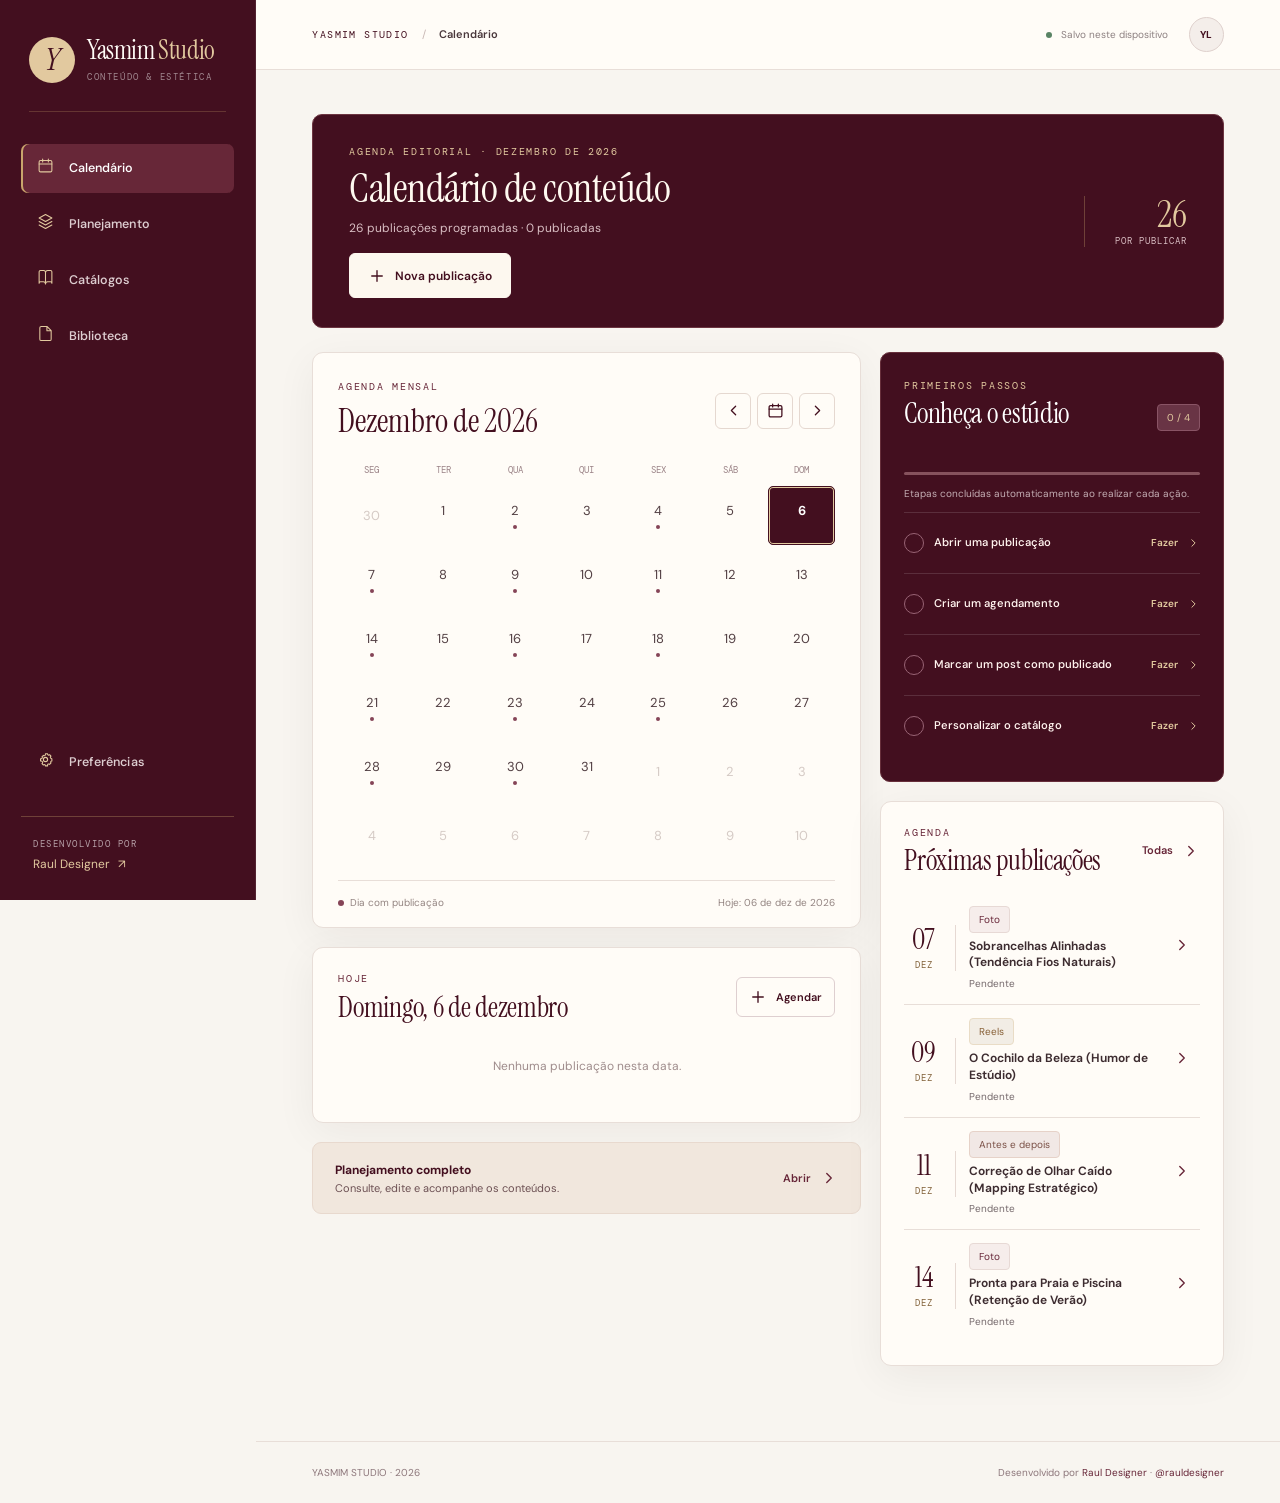
==== index.html @ be0b1b75 "Add files via upload" ====
<!doctype html>
<html lang="pt-BR">
<head>
<meta charset="utf-8">
<meta name="viewport" content="width=device-width, initial-scale=1, viewport-fit=cover">
<meta name="theme-color" content="#430F1F">
<meta name="description" content="Yasmim Studio. Calendário editorial, planejamento de publicações e editor de catálogo de procedimentos.">
<meta name="apple-mobile-web-app-capable" content="yes">
<meta name="apple-mobile-web-app-status-bar-style" content="black-translucent">
<meta name="apple-mobile-web-app-title" content="Yasmim Studio">
<link rel="manifest" href="./manifest.webmanifest">
<link rel="icon" href="./assets/icon-192.png">
<link rel="apple-touch-icon" href="./assets/apple-touch-icon.png">
<link rel="preconnect" href="https://fonts.googleapis.com">
<link rel="preconnect" href="https://fonts.gstatic.com" crossorigin>
<link href="https://fonts.googleapis.com/css2?family=DM+Sans:wght@400;450;500;550;600;650;700&family=DM+Mono:wght@400;500&family=Instrument+Serif:ital@0;1&display=swap" rel="stylesheet">
<link rel="stylesheet" href="./style.css">
<title>Yasmim Studio | Planejamento & Catálogos</title>
</head>
<body>
<div id="shell">
  <aside class="sidebar" aria-label="Navegação principal">
    <div class="identity"><span class="identity-icon" id="sidebarLogo">Y</span><div class="identity-text"><strong>Yasmim<span class="brand-sub"> Studio</span></strong><small>CONTEÚDO & ESTÉTICA</small></div></div>
    <div class="side-rule"></div>
    <nav class="side-links" id="sideNav">
      <button data-nav="home" class="side-link active"><span data-ico="calendar"></span><span>Calendário</span></button>
      <button data-nav="planner" class="side-link"><span data-ico="layers"></span><span>Planejamento</span></button>
      <button data-nav="catalog" class="side-link"><span data-ico="book"></span><span>Catálogos</span></button>
      <button data-nav="guides" class="side-link"><span data-ico="file"></span><span>Biblioteca</span></button>
    </nav>
    <div class="side-spacer"></div>
    <button class="side-link sidebar-settings" data-nav="settings"><span data-ico="settings"></span><span>Preferências</span></button>
    <div class="side-signature"><span>DESENVOLVIDO POR</span><a href="https://rauldesigner.com.br" target="_blank" rel="noopener">Raul Designer <span aria-hidden="true">↗</span></a></div>
  </aside>
  <div class="mobile-head"><div class="mobile-brand"><span class="mobile-monogram">Y</span><div><strong>Yasmim Studio</strong><small>PLANEJAMENTO EDITORIAL</small></div></div><div class="mobile-head-actions"><button id="mobileNew" class="icon-button" aria-label="Nova publicação"><span data-ico="plus"></span></button><button class="icon-button" data-nav="settings" aria-label="Preferências"><span data-ico="settings"></span></button></div></div>
  <div class="main-area">
    <header class="top-header"><div class="breadcrumb"><span id="crumbPre">YASMIM STUDIO</span><span class="slash">/</span><strong id="crumbTitle">Calendário</strong></div><div class="header-actions"><span class="save-status" id="saveStatus"><span class="save-dot"></span> Salvo neste dispositivo</span><button class="avatar-button" id="openSettings" aria-label="Abrir preferências">YL</button></div></header>
    <main id="view" tabindex="-1"></main>
    <footer class="footer"><span>YASMIM STUDIO · 2026</span><span>Desenvolvido por <a href="https://rauldesigner.com.br" rel="noopener" target="_blank">Raul Designer</a> · <a href="https://instagram.com/rauldesigner" rel="noopener" target="_blank">@rauldesigner</a></span></footer>
  </div>
  <nav class="mobile-nav" aria-label="Navegação inferior">
    <button class="mobile-item active" data-nav="home"><span data-ico="calendar"></span><span>Calendário</span></button>
    <button class="mobile-item" data-nav="planner"><span data-ico="layers"></span><span>Posts</span></button>
    <button class="mobile-item" data-nav="catalog"><span data-ico="book"></span><span>Catálogos</span></button>
    <button class="mobile-item" data-nav="guides"><span data-ico="file"></span><span>Biblioteca</span></button>
  </nav>
</div>
<div id="modalHost"></div><div id="toast" role="status" aria-live="polite"></div>
<script src="./seed.js"></script><script src="./vendor/jszip.min.js"></script><script src="./catalog.js"></script><script src="./app.js"></script>
</body>
</html>
---- style.css ----
:root{--wine:#430f1f;--wine-dark:#270812;--wine-deep:#330b19;--wine-mid:#672638;--wine-soft:#854457;--gold:#c9a66c;--gold-light:#e2c99f;--gold-muted:#816038;--paper:#f8f5f0;--ivory:#fffcf7;--white:#ffffff;--ink:#2c2023;--muted:#74686b;--rule:#e8ded8;--gold-rule:rgba(201,166,108,.33);--shadow:0 10px 42px rgba(42,9,20,.055);--font: 'DM Sans',-apple-system,BlinkMacSystemFont,'Segoe UI',sans-serif;--serif:'Instrument Serif',Georgia,'Times New Roman',serif;--mono:'DM Mono',ui-monospace,monospace}
*{box-sizing:border-box}html{scroll-behavior:smooth}body{margin:0;background:var(--paper);color:var(--ink);font:14px/1.5 var(--font);-webkit-font-smoothing:antialiased;min-width:320px}button,input,textarea,select{font:inherit}button{cursor:pointer}a{color:inherit}svg{flex-shrink:0}button:focus-visible,a:focus-visible,input:focus-visible,textarea:focus-visible,select:focus-visible{outline:2px solid var(--gold);outline-offset:3px}#shell{display:flex;min-height:100dvh}.sidebar{width:256px;flex:0 0 256px;background:var(--wine);color:var(--ivory);padding:36px 21px 27px;display:flex;flex-direction:column;position:sticky;top:0;height:100dvh;border-right:1px solid rgba(255,255,255,.08)}.identity{display:flex;gap:12px;align-items:center;padding:0 8px 28px}.identity-icon,.mobile-monogram{display:grid;place-items:center;color:var(--wine);background:var(--gold-light);font:italic 31px/1 var(--serif);height:46px;width:46px;border-radius:50%}.identity-text strong{font-family:var(--serif);font-size:26px;font-weight:400;letter-spacing:-.4px;display:block;line-height:1.1}.brand-sub{color:var(--gold-light)}.identity small{display:block;color:rgba(255,255,255,.5);font:9px/1.3 var(--mono);letter-spacing:1.6px;margin-top:7px}.side-rule{height:1px;background:rgba(201,166,108,.25);margin:0 8px 32px}.side-links{display:grid;gap:7px}.side-link{appearance:none;border:0;min-height:49px;background:transparent;color:#ddcdd0;width:100%;padding:12px 16px;text-align:left;border-radius:7px;display:flex;align-items:center;gap:15px;font-size:12.5px;font-weight:550;letter-spacing:.05px;transition:background .18s,color .18s}.side-link svg{stroke-width:1.5px;width:17px;height:17px;color:var(--gold-light)}.side-link:hover,.side-link.active{background:#672738;color:#fff}.side-link.active{box-shadow:inset 2px 0 0 var(--gold)}.side-spacer{flex:1}.sidebar-settings{margin-bottom:29px}.side-signature{border-top:1px solid var(--gold-rule);padding:21px 12px 0;display:grid;gap:5px}.side-signature>span{font:9px var(--mono);letter-spacing:1.5px;color:#b7a1a8}.side-signature a{color:var(--gold-light);font-size:12px;text-decoration:none}.side-signature a span{margin-left:5px}.main-area{min-width:0;flex:1;display:flex;flex-direction:column}.top-header{height:70px;background:var(--ivory);border-bottom:1px solid var(--rule);display:flex;align-items:center;justify-content:space-between;padding:0 clamp(22px,4.4vw,78px)}.breadcrumb{display:flex;gap:13px;align-items:center;font-size:11px}.breadcrumb>span:first-child{color:var(--wine);font:10px var(--mono);letter-spacing:1.4px}.breadcrumb .slash{color:#c8b7b4}.breadcrumb strong{font-weight:600;color:#49373b}.header-actions{display:flex;align-items:center;gap:21px}.save-status{font-size:10px;color:#8d8081}.save-dot{display:inline-block;width:6px;height:6px;border-radius:50%;background:#598364;margin-right:6px}.avatar-button{border:1px solid #dfd1cd;background:#f4eeea;color:var(--wine);width:35px;height:35px;border-radius:50%;font-size:10px;font-weight:700}#view{width:min(1140px,100%);margin:0 auto;padding:44px clamp(22px,4.4vw,78px) 75px;flex:1}.footer{font-size:10px;color:#8d777b;padding:23px clamp(22px,4.4vw,78px);border-top:1px solid var(--rule);display:flex;justify-content:space-between;gap:15px;flex-wrap:wrap}.footer a{text-decoration:none;color:var(--wine-mid)}.mobile-head,.mobile-nav{display:none}
/* typography / editorial structure */
.eyebrow,.label,.cat-subhead,.cat-section-title,.cat-preview-top,.post-content-label,.nav-heading{font:10px/1.6 var(--mono);letter-spacing:1.7px;color:var(--wine-mid);text-transform:uppercase}.eyebrow{font-size:10px}.page-head{display:flex;align-items:end;justify-content:space-between;gap:20px;margin:0 0 30px}.page-head h1{font:normal clamp(38px,4.7vw,59px)/.98 var(--serif);color:var(--wine);letter-spacing:-1.15px;margin:11px 0 0}.page-head p{font-size:12px;max-width:590px;color:var(--muted);margin:12px 0 0}.head-actions{display:flex;gap:10px;flex-wrap:wrap}.muted{color:var(--muted)}.micro{font-size:10px;color:#998a87}.panel{background:var(--ivory);border:1px solid var(--rule);border-radius:11px;box-shadow:var(--shadow)}.panel-pad{padding:25px}.panel h2,.panel h3{margin:0;color:var(--wine);font-weight:550}.panel-title{display:flex;justify-content:space-between;gap:12px;align-items:center;margin-bottom:16px}.panel-title h3{font:normal 28px/1.1 var(--serif)!important;letter-spacing:-.3px}.btn,.icon-button,.link-button,.file-label{display:inline-flex;gap:9px;align-items:center;justify-content:center;text-decoration:none}.btn{border:1px solid transparent;border-radius:6px;padding:12px 18px;min-height:45px;font-weight:600;font-size:12px;transition:filter .15s,background .15s,color .15s}.btn:hover{filter:brightness(.97)}.btn-primary{color:var(--ivory);background:var(--wine);border-color:var(--wine)}.btn-quiet{background:var(--ivory);border-color:#decfd0;color:var(--wine)}.btn-soft{background:#efe5dd;color:var(--wine);border-color:#e8dbd2}.btn-danger{color:#9d3b4b;background:#fff6f5;border-color:#ead5d7}.btn-small{padding:8px 12px;font-size:11px;min-height:40px}.link-button{border:none;background:none;color:var(--wine-mid);font-weight:600;font-size:11px;padding:10px 0;min-height:38px;white-space:nowrap}.link-button:hover{text-decoration:underline}.icon-button{border:1px solid #e5d8d0;border-radius:6px;background:var(--ivory);color:var(--wine);width:42px;height:42px;flex-shrink:0}.icon-button:hover{background:#f4ebe7}.icon-button svg{width:17px;height:17px}.tag{display:inline-flex;align-items:center;gap:5px;color:var(--wine-mid);font:10px/1.5 var(--font);padding:5px 9px;border:1px solid #e7d9d5;border-radius:4px;background:#f6edeb;white-space:nowrap}.tag.video{background:#f2ede5;border-color:#e9dcc6;color:#876037}.tag.antes{background:#f1e8e5;border-color:#e6d2c8;color:#7b5147}.tag.published,.tag.ready{background:#eaf0e8;border-color:#cedcce;color:#4a6b56}.tag.making{background:#f6ead6;border-color:#efdfc4;color:#8e693e}.button-row{display:flex;align-items:center;gap:10px;flex-wrap:wrap}.row-fields{display:grid;grid-template-columns:1fr 1fr;gap:13px}.field{display:grid;gap:7px;margin-bottom:15px}.field label:not(.file-label){font-weight:600;font-size:11px;color:#5e4a4d}.field input:not([type=file]),.field textarea,.field select,.input-select{border:1px solid #dfd3ce;background:#fffdfa;color:var(--ink);border-radius:6px;min-height:44px;padding:10px 12px;width:100%;outline-color:var(--gold);font-size:13px}.field textarea{min-height:85px;resize:vertical}.field input[type=color]{height:44px;padding:5px;border-radius:6px}.file-label{color:var(--wine);background:#f8f3ef;border:1px dashed #cbbdb5;padding:12px;border-radius:7px;cursor:pointer;min-height:44px;font-size:12px;font-weight:600}.file-label input{position:absolute;width:1px;height:1px;opacity:0}.image-preview{max-width:150px;max-height:115px;object-fit:contain;border-radius:8px;margin:10px 0;display:block}.tip{background:#f7f0e8;border-left:2px solid var(--gold);color:#6f5854;padding:12px 14px;border-radius:3px;font-size:12px;line-height:1.6}
/* home: deep brand masthead, calendar priority */
.hero-strip{background:var(--wine);color:white;padding:29px 36px;display:grid;grid-template-columns:minmax(0,1fr) auto;align-items:center;gap:18px;border-radius:10px;margin-bottom:24px;border:1px solid #6c3541}.hero-strip .eyebrow{color:var(--gold-light)}.hero-strip h1{font:normal clamp(30px,3.2vw,47px)/1.05 var(--serif);margin:7px 0 0;color:#fff9f0;letter-spacing:-.5px}.hero-strip p{font-size:12px;color:#d9bec3;margin:9px 0 0}.hero-strip .btn{background:#fdf8ef;color:var(--wine);border-color:#fdf8ef}.hero-stat{display:grid;gap:2px;text-align:right;align-items:center;border-left:1px solid var(--gold-rule);padding-left:30px}.hero-stat b{font:normal 37px/1 var(--serif);color:var(--gold-light)}.hero-stat span{font:9px var(--mono);letter-spacing:1px;color:#d9bec3;max-width:125px}.home-grid{display:grid;grid-template-columns:minmax(0,1.47fr) minmax(270px,.92fr);gap:19px;align-items:start}.home-left,.home-right{display:grid;gap:19px;min-width:0}.calendar-panel{padding:26px 25px 17px}.calendar-top{display:flex;justify-content:space-between;align-items:center;gap:10px;margin-bottom:22px}.calendar-top strong{font:normal 32px var(--serif);color:var(--wine);display:block;margin-top:2px}.cal-actions{display:flex;gap:6px}.cal-actions .icon-button{width:36px;height:36px}.cal-weekdays,.cal-grid{display:grid;grid-template-columns:repeat(7,minmax(0,1fr));gap:5px}.cal-weekdays{margin-bottom:10px}.cal-weekdays span{text-align:center;font:9px var(--mono);color:#9b8387}.cal-day{border:1px solid transparent;background:transparent;min-width:0;min-height:59px;border-radius:5px;color:#513e42;display:grid;align-content:center;justify-items:center;gap:5px;font-size:13px;position:relative}.cal-day:not([disabled]):hover{border-color:#d9bbb7;background:#f8efeb}.cal-day[disabled]{color:#d5cac5}.cal-day.today{box-shadow:inset 0 0 0 1px var(--gold);color:var(--wine);font-weight:700}.cal-day.selected{background:var(--wine);color:#fff;border-color:var(--wine)}.cal-day.today.selected{box-shadow:inset 0 0 0 1px var(--gold-light)}.dots{display:flex;gap:3px;justify-content:center;height:5px}.dot{display:block;width:4px;height:4px;border-radius:50%;background:var(--wine-soft)}.cal-day.selected .dot{background:var(--gold-light)}.dot.done{background:#80a38d}.cal-footer{border-top:1px solid var(--rule);margin-top:15px;padding-top:14px;color:#938481;font-size:10px;display:flex;justify-content:space-between;gap:12px;align-items:center}.legend{display:flex;align-items:center;gap:6px}.legend i{width:6px;height:6px;border-radius:50%;background:var(--wine-soft)}.selected-day-panel{padding:23px 25px}.selected-day-panel .panel-title{margin-bottom:9px}.task-list{display:grid;gap:0}.task-card{display:flex;align-items:center;gap:13px;min-height:86px;padding:13px 0;border-bottom:1px solid var(--rule)}.task-card:last-child{border-bottom:0}.date-box{width:52px;min-width:52px;display:grid;align-content:center;justify-items:center;gap:0;border-right:1px solid #e6d9d3;padding-right:12px}.date-box strong{font:normal 29px/1 var(--serif);color:var(--wine)}.date-box span{font:9px var(--mono);color:var(--gold-muted);letter-spacing:1px;margin-top:5px}.task-main{display:grid;gap:5px;min-width:0;flex:1}.task-main .tag{width:max-content}.task-main strong{font-size:12px;font-weight:650;color:#3d2c30;line-height:1.4}.task-main>span:last-child{font-size:10px;color:var(--muted)}.card-next{width:36px;height:38px;border:none;background:transparent;color:var(--wine-mid)}.card-next:hover{color:var(--gold-muted)}.day-empty,.empty-state{text-align:center;color:#9f8c8c;font-size:12px;padding:24px 8px}.home-right>.panel{padding:23px}.setup-card{padding:25px 23px;background:var(--wine);border:1px solid #672f3b;border-radius:10px;color:white}.setup-card .eyebrow{color:var(--gold-light)}.setup-card .panel-title h3{color:#fff;margin-top:6px}.setup-card .panel-title{margin-bottom:14px}.setup-card .tag{background:#693445;color:var(--gold-light);border-color:#895465}.progress-track{height:3px;background:#86525d;overflow:hidden;border-radius:3px}.progress-track span{height:100%;background:var(--gold-light);display:block;transition:width .3s}.setup-card p{color:#c4aeb4!important;font-size:10px!important;margin:11px 0!important}.step-row{padding:11px 0;display:flex;align-items:center;gap:10px;border-top:1px solid rgba(255,255,255,.13)}.step-row:first-of-type{margin-top:6px}.step-row b{flex:1;font-size:11.2px;line-height:1.4;font-weight:550;color:#fff3ee}.step-check{width:20px;height:20px;border:1px solid #986374;border-radius:50%;display:grid;place-items:center;color:var(--wine);flex:0 0 20px}.step-check.ok{background:var(--gold-light);border-color:var(--gold-light)}.step-row.done b{color:#d1b8bd}.step-row .link-button{color:var(--gold-light);font-size:10px}.step-row .link-button svg{width:13px}.editorial-note{display:flex;align-items:center;justify-content:space-between;padding:16px 22px;border:1px solid #e8d9ce;background:#f1e7dd;border-radius:9px;gap:12px}.editorial-note p{margin:0;color:#6c5053;font-size:11px}.editorial-note strong{color:var(--wine);font-size:12px}.editorial-note .link-button{flex-shrink:0}
/* planner */
.control-bar{display:flex;gap:9px;align-items:center;flex-wrap:wrap;margin-bottom:27px}.search-input{flex:1;min-width:190px;display:flex;align-items:center;gap:9px;background:var(--ivory);border:1px solid var(--rule);border-radius:6px;padding:0 13px;color:#876c70}.search-input input{border:0;background:none;outline:none;min-height:45px;width:100%;font-size:12px}.control-bar select{max-width:200px;min-width:155px}.planner-list{display:grid;gap:10px}.planner-card{background:var(--ivory);border:1px solid var(--rule);border-radius:8px;padding:21px;display:grid;grid-template-columns:125px minmax(0,1fr) 158px;gap:21px;align-items:center}.planner-card:hover{border-color:#cdbeb7}.planner-date{display:grid;gap:11px;align-content:start}.planner-date>span:first-child{color:var(--wine);font:12px var(--mono);letter-spacing:-.4px}.planner-date .tag{width:max-content}.planner-card h3{font:normal 24px/1.05 var(--serif);color:var(--wine);margin:0}.planner-details{font-size:11px;color:#74686b;margin:7px 0 0;max-width:500px}.planner-bottom{display:grid;gap:7px}.planner-bottom select{width:100%;min-height:39px;border:1px solid #e5d7d1;background:#fcf9f5;padding:6px 10px;border-radius:5px;font-size:11px;color:var(--wine)}.planner-bottom .btn{background:var(--wine);color:white}
/* editorial guides */
.seg-tabs{display:flex;gap:8px;margin:0 0 19px;overflow-x:auto;scrollbar-width:none}.seg-tabs::-webkit-scrollbar{display:none}.seg-tabs button{flex-shrink:0;background:var(--ivory);color:var(--wine);border:1px solid var(--rule);border-radius:5px;padding:12px 16px;min-height:44px;font-weight:600;font-size:11px}.seg-tabs button.active{background:var(--wine);color:white;border-color:var(--wine)}.guide-cards{display:grid;grid-template-columns:repeat(2,minmax(0,1fr));gap:13px}.guide-item{padding:27px 26px}.guide-item h3{font:normal 28px/1.1 var(--serif);margin-bottom:14px}.guide-item p,.guide-item li{font-size:12px;color:#645559;line-height:1.65}.guide-item ul{margin:10px 0 0;padding-left:19px}.guide-item li{margin-bottom:10px}.guide-item .btn{margin-top:14px}
/* catalog studio */
.cat-toolbar{display:flex;gap:7px;flex-wrap:wrap;margin:0 0 17px}.catalog-workspace{display:grid;grid-template-columns:175px minmax(255px,1fr) minmax(270px,.97fr);align-items:start;gap:15px}.catalog-sidebar,.catalog-inspector{padding:18px;box-shadow:none}.catalog-sidebar{max-height:720px;overflow:auto}.catalog-pages{display:grid;gap:7px;margin-top:13px}.catalog-page{border:1px solid #ebded8;text-align:left;width:100%;background:#fbf8f4;color:#5a4448;display:flex;align-items:center;gap:9px;padding:11px;border-radius:6px}.catalog-page.active{border-color:#a66b77;background:#f7eeeb}.catalog-page .page-index{font:19px var(--serif);color:var(--wine);min-width:16px}.catalog-page strong{display:block;font-size:10px;overflow:hidden;text-overflow:ellipsis;white-space:nowrap;max-width:104px}.catalog-page span span{font-size:9px;color:#988180;display:block}.cat-canvas-area{min-width:0;padding:12px;background:#ebdfd8;border-radius:9px}.cat-preview-top{display:flex;align-items:center;justify-content:space-between;gap:6px;color:#71565a;font-size:8px;margin:3px 4px 13px}.cat-paper-wrap{max-width:380px;margin:auto;box-shadow:0 8px 28px rgba(46,13,23,.22);background:white;overflow:hidden}.catalog-canvas{display:block;width:100%;height:auto;aspect-ratio:5/7}.cat-bottom{display:flex;justify-content:center;align-items:center;gap:17px;margin-top:15px}.catalog-inspector .cat-inspector-scroll{display:grid;gap:25px}.cat-inspector-scroll>div+div{padding-top:17px;border-top:1px solid var(--rule)}.cat-section-title{font-size:10px;margin-bottom:15px}.theme-choice-grid{display:grid;grid-template-columns:repeat(3,minmax(0,1fr));gap:7px}.theme-choice{display:grid;justify-items:center;gap:6px;padding:7px 3px;background:var(--ivory);border:1px solid var(--rule);border-radius:5px;color:var(--wine);font-size:10px}.theme-choice.active{border-color:var(--wine-mid);background:#f5e8e5}.theme-swatch{width:100%;height:52px;display:grid;place-items:center;border:1px solid #e2d9d1;font:26px var(--serif);border-radius:3px}.cat-commands{display:grid;gap:8px}.cat-commands .btn{justify-content:flex-start;width:100%}.cat-help{font-size:11px;color:#8f787b}.cat-info-mobile{display:none}
/* settings, dialog, miscellany */
.settings-layout{display:grid;grid-template-columns:1fr 1fr;gap:17px}.settings-panel{padding:26px}.settings-panel h3{font:normal 29px var(--serif);margin-bottom:16px}.settings-panel p{font-size:12px;color:#746264;line-height:1.7}.settings-separator{border:0;border-top:1px solid var(--rule);margin:22px 0}.modal-overlay{position:fixed;inset:0;background:rgba(27,6,14,.68);display:flex;justify-content:center;align-items:center;padding:20px;z-index:1000;backdrop-filter:blur(4px)}.modal{width:100%;max-width:480px;max-height:min(92dvh,850px);background:var(--ivory);border-radius:10px;display:flex;flex-direction:column;box-shadow:0 23px 80px rgba(20,4,10,.38)}.modal-wide{max-width:650px}.modal-head{display:flex;align-items:center;justify-content:space-between;gap:10px;padding:19px 25px 14px;border-bottom:1px solid var(--rule)}.modal-head h2{font:normal 30px/1 var(--serif)!important;color:var(--wine);margin:0}.modal-head .icon-button{width:36px;height:36px}.modal-content{overflow-y:auto;padding:22px 25px;overscroll-behavior:contain}.modal-foot{border-top:1px solid var(--rule);padding:16px 25px;display:flex;gap:8px;justify-content:flex-end;flex-wrap:wrap}.post-content-label{margin:20px 0 5px}.post-content-value{font-size:12px;color:#5e4c50;line-height:1.7;white-space:pre-wrap}.caption-display{white-space:pre-wrap;background:#f7eee9;border:1px solid #e8d9d3;border-radius:7px;padding:16px;color:#59474b;font-size:12px;line-height:1.65}.onboard-hero{background:var(--wine);padding:25px;color:white;border-radius:8px}.onboard-hero .eyebrow{color:var(--gold-light)}.onboard-hero h2{font:normal 37px var(--serif);margin:9px 0}.onboard-hero p{font-size:12px;color:#e2c9cd}.onboard-dots{display:flex;gap:6px}.onboard-dots span{height:3px;flex:1;background:#764554}.onboard-dots span.done{background:var(--gold)}#toast{position:fixed;bottom:25px;right:23px;background:var(--wine-dark);color:#fff;padding:13px 18px;border:1px solid #785464;box-shadow:0 5px 22px #290b1b40;border-radius:6px;z-index:1300;max-width:min(410px,calc(100vw - 36px));font-size:12px;opacity:0;transform:translateY(8px);pointer-events:none;transition:opacity .15s,transform .15s}#toast.show{opacity:1;transform:none}
/* mobile - functional first */
@media(max-width:1180px){.catalog-workspace{grid-template-columns:138px minmax(210px,1fr) minmax(250px,1fr);gap:10px}.catalog-sidebar,.catalog-inspector{padding:13px}.catalog-page strong{max-width:82px}.theme-choice-grid{grid-template-columns:repeat(2,1fr)}}
@media(max-width:980px){.sidebar{width:210px;flex-basis:210px;padding:27px 13px}.identity-icon{height:39px;width:39px}.identity-text strong{font-size:22px}.home-grid{grid-template-columns:minmax(0,1fr)}.home-right{grid-template-columns:repeat(2,minmax(0,1fr));align-items:start}.setup-card{grid-row:span 2}.catalog-workspace{grid-template-columns:165px minmax(0,1fr)}.catalog-inspector{grid-column:1/-1}.catalog-inspector .cat-inspector-scroll{grid-template-columns:1fr 1fr;align-items:start}.planner-card{grid-template-columns:115px 1fr;gap:12px}.planner-bottom{grid-column:2;grid-template-columns:1fr auto}}
@media(max-width:700px){body{padding-top:0}.sidebar,.top-header{display:none}.mobile-head{display:flex;position:sticky;top:0;z-index:140;background:var(--wine);color:#fff;align-items:center;justify-content:space-between;padding:12px 18px;min-height:70px;padding-top:max(12px,env(safe-area-inset-top));border-bottom:1px solid rgba(201,166,108,.24)}.mobile-brand{display:flex;gap:10px;align-items:center}.mobile-monogram{width:38px;height:38px;font-size:26px}.mobile-brand strong{display:block;font:normal 24px/1 var(--serif)}.mobile-brand small{display:block;font:8px var(--mono);color:#d0aab4;letter-spacing:1.3px;margin-top:5px}.mobile-head-actions{display:flex;gap:6px}.mobile-head .icon-button{color:var(--gold-light);background:rgba(255,255,255,.07);border:1px solid #784456;width:39px;height:39px}#view{padding:24px 15px 104px}.page-head{align-items:start;margin-bottom:24px}.page-head h1{font-size:40px}.page-head p{font-size:11px}.head-actions .btn{min-height:40px;padding:9px 12px}.footer{padding:22px 17px 102px;font-size:9px}.mobile-nav{display:grid;grid-template-columns:repeat(4,1fr);position:fixed;bottom:0;left:0;right:0;z-index:190;background:var(--wine-deep);border-top:1px solid #704351;box-shadow:0 -3px 20px rgba(41,9,19,.14);padding:10px 6px max(10px,env(safe-area-inset-bottom));gap:0}.mobile-item{display:grid;justify-items:center;align-content:center;gap:5px;border:0;background:transparent;color:#c9a8b0;font-size:9px;font-weight:550;min-height:48px;padding:3px}.mobile-item.active{color:#fff}.mobile-item svg{height:19px;width:19px}.mobile-item.active svg{color:var(--gold-light)}.hero-strip{border-radius:7px;padding:24px 22px;grid-template-columns:1fr auto;margin-bottom:16px}.hero-strip h1{font-size:34px;max-width:240px}.hero-strip .btn{margin-top:10px}.hero-stat{padding-left:15px}.hero-stat b{font-size:32px}.hero-stat span{font-size:8px}.home-grid,.home-left,.home-right{gap:14px}.home-right{grid-template-columns:1fr}.setup-card{grid-row:auto}.calendar-panel{padding:20px 13px 15px}.calendar-top strong{font-size:30px}.cal-weekdays,.cal-grid{gap:2px}.cal-day{min-height:48px}.selected-day-panel,.home-right>.panel{padding:20px 18px}.planner-card{padding:18px;grid-template-columns:1fr;gap:10px}.planner-date{display:flex;align-items:center;gap:9px;flex-wrap:wrap}.planner-bottom{grid-column:auto;display:flex;justify-content:space-between}.planner-bottom select{width:auto;min-width:130px}.planner-card h3{font-size:24px}.guide-cards,.settings-layout{grid-template-columns:1fr}.catalog-workspace{display:flex;flex-direction:column;gap:13px}.catalog-sidebar,.catalog-inspector,.cat-canvas-area{width:100%}.catalog-sidebar{max-height:none}.catalog-pages{display:flex;overflow-x:auto;padding-bottom:8px}.catalog-page{min-width:158px;max-width:190px}.catalog-page strong{max-width:120px}.catalog-inspector .cat-inspector-scroll{display:grid;grid-template-columns:1fr}.cat-canvas-area{padding:13px}.cat-paper-wrap{max-width:350px}.theme-choice-grid{grid-template-columns:repeat(3,1fr)}.cat-info-mobile{display:block;font-size:11px;color:var(--muted);margin:0 0 17px}.cat-toolbar{flex-wrap:nowrap;overflow-x:auto;padding-bottom:6px;scrollbar-width:none}.cat-toolbar .btn{flex:0 0 auto}.modal-overlay{align-items:end;padding:0}.modal{max-width:none;max-height:94dvh;border-radius:14px 14px 0 0;padding-bottom:env(safe-area-inset-bottom)}.modal-content{padding:18px}.modal-head,.modal-foot{padding:15px 18px}.modal-foot .btn{flex:1}.row-fields{grid-template-columns:1fr}.control-bar .search-input{min-width:100%;flex:1}.control-bar select{width:calc(50% - 5px);min-width:0;max-width:none;font-size:11px}.editorial-note{padding:13px 15px}#toast{bottom:calc(82px + env(safe-area-inset-bottom));right:12px}}
@media(max-width:380px){.hero-strip{grid-template-columns:1fr}.hero-stat{display:none}.hero-strip h1{font-size:33px;max-width:none}.cal-day{min-height:43px}.cal-actions .icon-button{width:33px;height:33px}.panel-title h3{font-size:25px!important}.theme-choice-grid{grid-template-columns:repeat(2,1fr)}}
@media(prefers-reduced-motion:reduce){*,*:before,*:after{animation:none!important;transition:none!important;scroll-behavior:auto!important}}
@media(max-width:700px){#shell{display:flex;flex-direction:column;min-height:100dvh}.mobile-head{width:100%;flex:0 0 auto}.main-area{width:100%;flex:1 1 auto;min-width:0}.home-grid,.home-left,.home-right{min-width:0}.hero-strip{min-width:0}}
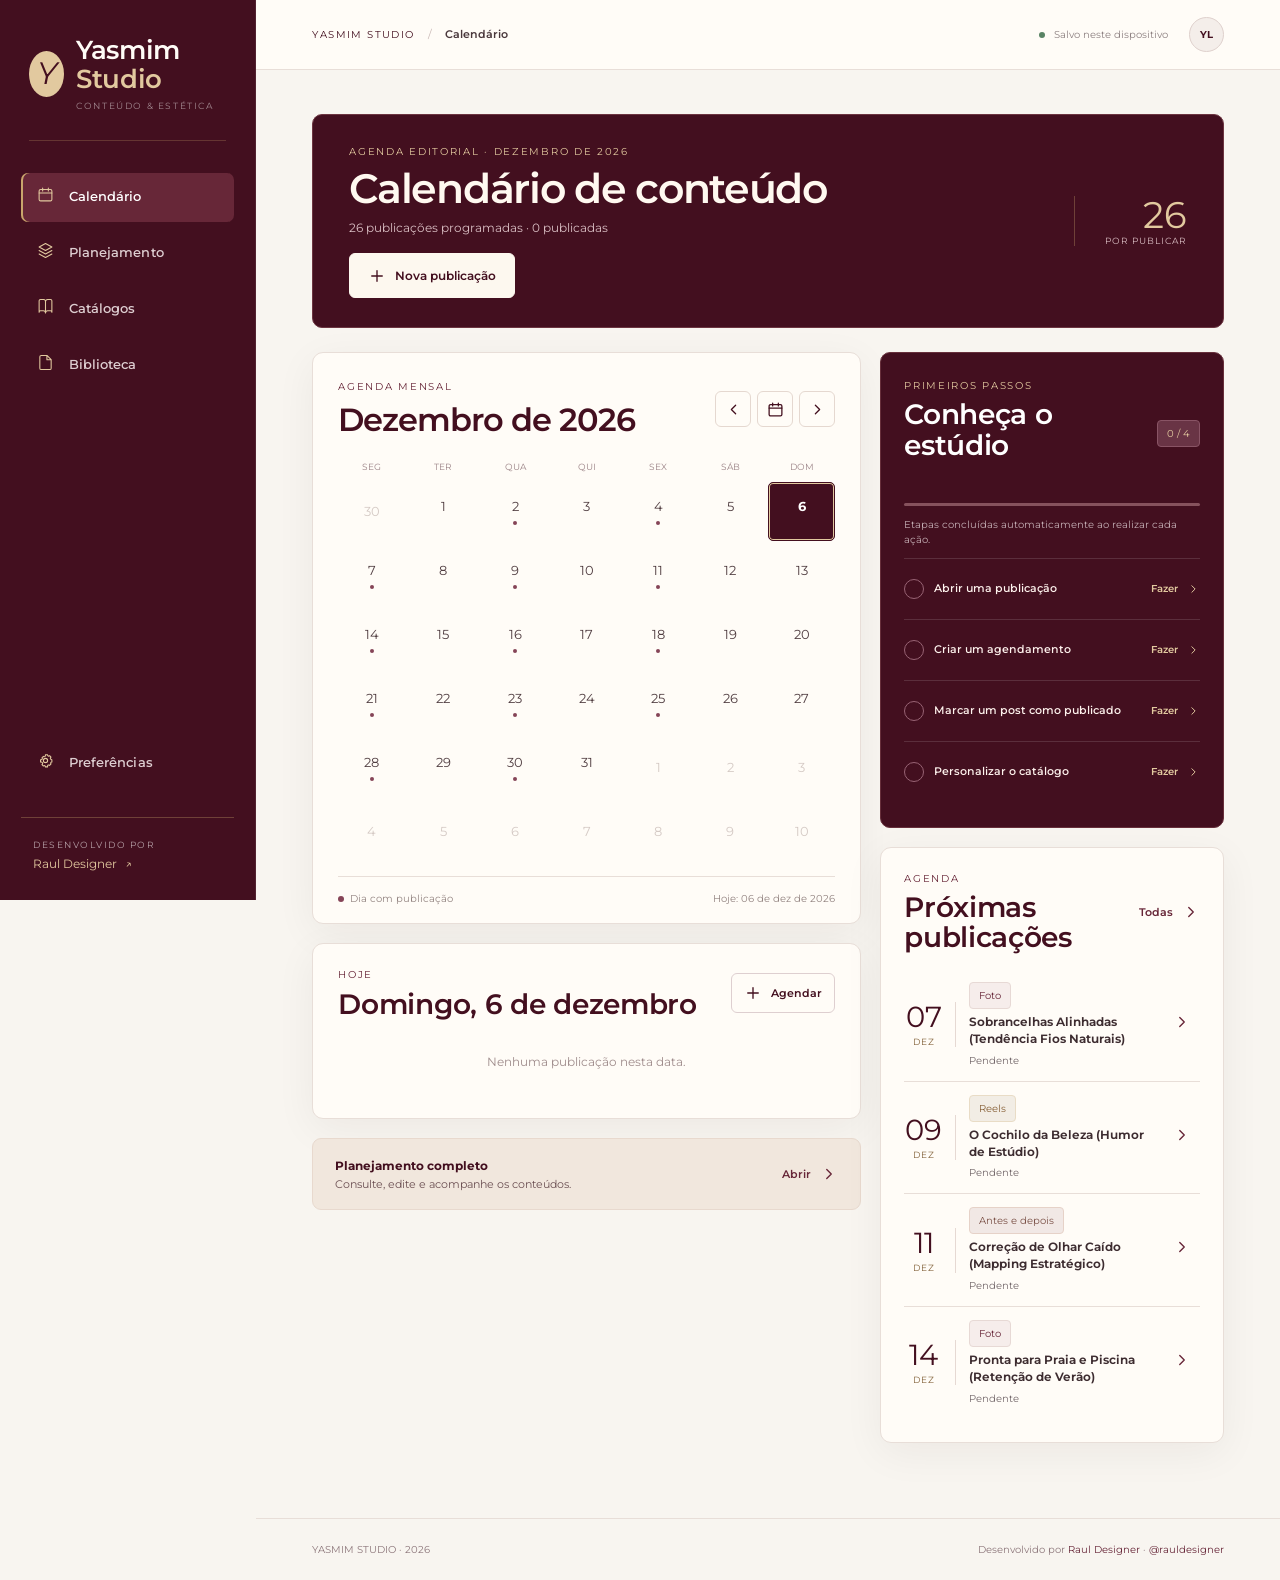
==== commit de74c675: "Add files via upload" ====
--- a/index.html
+++ b/index.html
@@ -13,7 +13,7 @@
 <link rel="apple-touch-icon" href="./assets/apple-touch-icon.png">
 <link rel="preconnect" href="https://fonts.googleapis.com">
 <link rel="preconnect" href="https://fonts.gstatic.com" crossorigin>
-<link href="https://fonts.googleapis.com/css2?family=DM+Sans:wght@400;450;500;550;600;650;700&family=DM+Mono:wght@400;500&family=Instrument+Serif:ital@0;1&display=swap" rel="stylesheet">
+<link href="https://fonts.googleapis.com/css2?family=Montserrat:wght@400;500;600;700&display=swap" rel="stylesheet">
 <link rel="stylesheet" href="./style.css">
 <title>Yasmim Studio | Planejamento & Catálogos</title>
 </head>
--- a/style.css
+++ b/style.css
@@ -1,4 +1,4 @@
-:root{--wine:#430f1f;--wine-dark:#270812;--wine-deep:#330b19;--wine-mid:#672638;--wine-soft:#854457;--gold:#c9a66c;--gold-light:#e2c99f;--gold-muted:#816038;--paper:#f8f5f0;--ivory:#fffcf7;--white:#ffffff;--ink:#2c2023;--muted:#74686b;--rule:#e8ded8;--gold-rule:rgba(201,166,108,.33);--shadow:0 10px 42px rgba(42,9,20,.055);--font: 'DM Sans',-apple-system,BlinkMacSystemFont,'Segoe UI',sans-serif;--serif:'Instrument Serif',Georgia,'Times New Roman',serif;--mono:'DM Mono',ui-monospace,monospace}
+:root{--wine:#430f1f;--wine-dark:#270812;--wine-deep:#330b19;--wine-mid:#672638;--wine-soft:#854457;--gold:#c9a66c;--gold-light:#e2c99f;--gold-muted:#816038;--paper:#f8f5f0;--ivory:#fffcf7;--white:#ffffff;--ink:#2c2023;--muted:#74686b;--rule:#e8ded8;--gold-rule:rgba(201,166,108,.33);--shadow:0 10px 42px rgba(42,9,20,.055);--font:'Montserrat',-apple-system,BlinkMacSystemFont,'Segoe UI',sans-serif;--serif:'Montserrat',-apple-system,BlinkMacSystemFont,'Segoe UI',sans-serif;--mono:'Montserrat',ui-monospace,sans-serif}
 *{box-sizing:border-box}html{scroll-behavior:smooth}body{margin:0;background:var(--paper);color:var(--ink);font:14px/1.5 var(--font);-webkit-font-smoothing:antialiased;min-width:320px}button,input,textarea,select{font:inherit}button{cursor:pointer}a{color:inherit}svg{flex-shrink:0}button:focus-visible,a:focus-visible,input:focus-visible,textarea:focus-visible,select:focus-visible{outline:2px solid var(--gold);outline-offset:3px}#shell{display:flex;min-height:100dvh}.sidebar{width:256px;flex:0 0 256px;background:var(--wine);color:var(--ivory);padding:36px 21px 27px;display:flex;flex-direction:column;position:sticky;top:0;height:100dvh;border-right:1px solid rgba(255,255,255,.08)}.identity{display:flex;gap:12px;align-items:center;padding:0 8px 28px}.identity-icon,.mobile-monogram{display:grid;place-items:center;color:var(--wine);background:var(--gold-light);font:italic 31px/1 var(--serif);height:46px;width:46px;border-radius:50%}.identity-text strong{font-family:var(--serif);font-size:26px;font-weight:400;letter-spacing:-.4px;display:block;line-height:1.1}.brand-sub{color:var(--gold-light)}.identity small{display:block;color:rgba(255,255,255,.5);font:9px/1.3 var(--mono);letter-spacing:1.6px;margin-top:7px}.side-rule{height:1px;background:rgba(201,166,108,.25);margin:0 8px 32px}.side-links{display:grid;gap:7px}.side-link{appearance:none;border:0;min-height:49px;background:transparent;color:#ddcdd0;width:100%;padding:12px 16px;text-align:left;border-radius:7px;display:flex;align-items:center;gap:15px;font-size:12.5px;font-weight:550;letter-spacing:.05px;transition:background .18s,color .18s}.side-link svg{stroke-width:1.5px;width:17px;height:17px;color:var(--gold-light)}.side-link:hover,.side-link.active{background:#672738;color:#fff}.side-link.active{box-shadow:inset 2px 0 0 var(--gold)}.side-spacer{flex:1}.sidebar-settings{margin-bottom:29px}.side-signature{border-top:1px solid var(--gold-rule);padding:21px 12px 0;display:grid;gap:5px}.side-signature>span{font:9px var(--mono);letter-spacing:1.5px;color:#b7a1a8}.side-signature a{color:var(--gold-light);font-size:12px;text-decoration:none}.side-signature a span{margin-left:5px}.main-area{min-width:0;flex:1;display:flex;flex-direction:column}.top-header{height:70px;background:var(--ivory);border-bottom:1px solid var(--rule);display:flex;align-items:center;justify-content:space-between;padding:0 clamp(22px,4.4vw,78px)}.breadcrumb{display:flex;gap:13px;align-items:center;font-size:11px}.breadcrumb>span:first-child{color:var(--wine);font:10px var(--mono);letter-spacing:1.4px}.breadcrumb .slash{color:#c8b7b4}.breadcrumb strong{font-weight:600;color:#49373b}.header-actions{display:flex;align-items:center;gap:21px}.save-status{font-size:10px;color:#8d8081}.save-dot{display:inline-block;width:6px;height:6px;border-radius:50%;background:#598364;margin-right:6px}.avatar-button{border:1px solid #dfd1cd;background:#f4eeea;color:var(--wine);width:35px;height:35px;border-radius:50%;font-size:10px;font-weight:700}#view{width:min(1140px,100%);margin:0 auto;padding:44px clamp(22px,4.4vw,78px) 75px;flex:1}.footer{font-size:10px;color:#8d777b;padding:23px clamp(22px,4.4vw,78px);border-top:1px solid var(--rule);display:flex;justify-content:space-between;gap:15px;flex-wrap:wrap}.footer a{text-decoration:none;color:var(--wine-mid)}.mobile-head,.mobile-nav{display:none}
 /* typography / editorial structure */
 .eyebrow,.label,.cat-subhead,.cat-section-title,.cat-preview-top,.post-content-label,.nav-heading{font:10px/1.6 var(--mono);letter-spacing:1.7px;color:var(--wine-mid);text-transform:uppercase}.eyebrow{font-size:10px}.page-head{display:flex;align-items:end;justify-content:space-between;gap:20px;margin:0 0 30px}.page-head h1{font:normal clamp(38px,4.7vw,59px)/.98 var(--serif);color:var(--wine);letter-spacing:-1.15px;margin:11px 0 0}.page-head p{font-size:12px;max-width:590px;color:var(--muted);margin:12px 0 0}.head-actions{display:flex;gap:10px;flex-wrap:wrap}.muted{color:var(--muted)}.micro{font-size:10px;color:#998a87}.panel{background:var(--ivory);border:1px solid var(--rule);border-radius:11px;box-shadow:var(--shadow)}.panel-pad{padding:25px}.panel h2,.panel h3{margin:0;color:var(--wine);font-weight:550}.panel-title{display:flex;justify-content:space-between;gap:12px;align-items:center;margin-bottom:16px}.panel-title h3{font:normal 28px/1.1 var(--serif)!important;letter-spacing:-.3px}.btn,.icon-button,.link-button,.file-label{display:inline-flex;gap:9px;align-items:center;justify-content:center;text-decoration:none}.btn{border:1px solid transparent;border-radius:6px;padding:12px 18px;min-height:45px;font-weight:600;font-size:12px;transition:filter .15s,background .15s,color .15s}.btn:hover{filter:brightness(.97)}.btn-primary{color:var(--ivory);background:var(--wine);border-color:var(--wine)}.btn-quiet{background:var(--ivory);border-color:#decfd0;color:var(--wine)}.btn-soft{background:#efe5dd;color:var(--wine);border-color:#e8dbd2}.btn-danger{color:#9d3b4b;background:#fff6f5;border-color:#ead5d7}.btn-small{padding:8px 12px;font-size:11px;min-height:40px}.link-button{border:none;background:none;color:var(--wine-mid);font-weight:600;font-size:11px;padding:10px 0;min-height:38px;white-space:nowrap}.link-button:hover{text-decoration:underline}.icon-button{border:1px solid #e5d8d0;border-radius:6px;background:var(--ivory);color:var(--wine);width:42px;height:42px;flex-shrink:0}.icon-button:hover{background:#f4ebe7}.icon-button svg{width:17px;height:17px}.tag{display:inline-flex;align-items:center;gap:5px;color:var(--wine-mid);font:10px/1.5 var(--font);padding:5px 9px;border:1px solid #e7d9d5;border-radius:4px;background:#f6edeb;white-space:nowrap}.tag.video{background:#f2ede5;border-color:#e9dcc6;color:#876037}.tag.antes{background:#f1e8e5;border-color:#e6d2c8;color:#7b5147}.tag.published,.tag.ready{background:#eaf0e8;border-color:#cedcce;color:#4a6b56}.tag.making{background:#f6ead6;border-color:#efdfc4;color:#8e693e}.button-row{display:flex;align-items:center;gap:10px;flex-wrap:wrap}.row-fields{display:grid;grid-template-columns:1fr 1fr;gap:13px}.field{display:grid;gap:7px;margin-bottom:15px}.field label:not(.file-label){font-weight:600;font-size:11px;color:#5e4a4d}.field input:not([type=file]),.field textarea,.field select,.input-select{border:1px solid #dfd3ce;background:#fffdfa;color:var(--ink);border-radius:6px;min-height:44px;padding:10px 12px;width:100%;outline-color:var(--gold);font-size:13px}.field textarea{min-height:85px;resize:vertical}.field input[type=color]{height:44px;padding:5px;border-radius:6px}.file-label{color:var(--wine);background:#f8f3ef;border:1px dashed #cbbdb5;padding:12px;border-radius:7px;cursor:pointer;min-height:44px;font-size:12px;font-weight:600}.file-label input{position:absolute;width:1px;height:1px;opacity:0}.image-preview{max-width:150px;max-height:115px;object-fit:contain;border-radius:8px;margin:10px 0;display:block}.tip{background:#f7f0e8;border-left:2px solid var(--gold);color:#6f5854;padding:12px 14px;border-radius:3px;font-size:12px;line-height:1.6}
@@ -19,3 +19,63 @@
 @media(max-width:380px){.hero-strip{grid-template-columns:1fr}.hero-stat{display:none}.hero-strip h1{font-size:33px;max-width:none}.cal-day{min-height:43px}.cal-actions .icon-button{width:33px;height:33px}.panel-title h3{font-size:25px!important}.theme-choice-grid{grid-template-columns:repeat(2,1fr)}}
 @media(prefers-reduced-motion:reduce){*,*:before,*:after{animation:none!important;transition:none!important;scroll-behavior:auto!important}}
 @media(max-width:700px){#shell{display:flex;flex-direction:column;min-height:100dvh}.mobile-head{width:100%;flex:0 0 auto}.main-area{width:100%;flex:1 1 auto;min-width:0}.home-grid,.home-left,.home-right{min-width:0}.hero-strip{min-width:0}}
+/* 4.1 — editor focado, legibilidade e recorte de fotografias */
+.mobile-editor-head,.mobile-editor-tabs,.catalog-mobile-actions{display:none}
+.edit-pane[hidden]{display:none!important}
+.catalog-inspector .edit-pane{min-width:0}
+.catalog-inspector .edit-pane-extra{padding-top:0;border-top:0}
+.cat-paper-wrap{border:1px solid rgba(68,16,32,.1)}
+.crop-hint{font-size:13px;color:var(--muted);line-height:1.55;margin:0 0 15px}
+.crop-stage{display:flex;align-items:center;justify-content:center;background:#29101a;border:1px solid #704956;min-height:145px;max-height:48dvh;border-radius:10px;overflow:hidden;padding:8px}
+#cropCanvas{display:block;max-width:100%;max-height:45dvh;width:auto;height:auto;touch-action:none;cursor:grab;user-select:none;-webkit-user-select:none;box-shadow:0 8px 24px rgba(0,0,0,.24)}
+#cropCanvas:active{cursor:grabbing}
+.crop-zoom{display:flex;align-items:center;gap:12px;margin-top:20px;color:var(--wine);font-weight:600;font-size:12px}
+.crop-zoom input{flex:1;accent-color:var(--wine);min-width:50px;height:28px}
+.crop-zoom span:last-child{font-variant-numeric:tabular-nums;width:47px;text-align:right}
+.crop-zoom svg{width:17px;height:17px}
+.crop-actions{display:flex;align-items:center;gap:14px;justify-content:space-between;margin-top:13px;flex-wrap:wrap}
+.crop-actions span{max-width:220px}
+.export-wait{text-align:center;padding:36px 12px}.export-wait h3,.export-ready h3{color:var(--wine);font:normal 29px var(--serif);margin:12px 0}
+.export-wait p,.export-ready p{color:var(--muted);font-size:12px;line-height:1.6}
+.export-spinner{height:40px;width:40px;border:3px solid #e7dbd2;border-top-color:var(--wine);border-radius:50%;margin:0 auto;animation:spin .8s linear infinite}
+@keyframes spin{to{transform:rotate(360deg)}}
+.export-ready{display:flex;flex-direction:column;align-items:stretch;gap:11px;text-align:center;padding:10px 0}
+.export-ready>svg{width:42px;height:42px;margin:0 auto;color:#4c7657}
+.export-ready h3{margin:0}.export-ready p{margin:0 0 8px}
+.export-ready .btn{width:100%}
+.export-ready .cat-help{margin-top:8px;text-align:left}
+@media(max-width:700px){
+ .catalog-sidebar{padding:14px}.catalog-pages{margin-top:7px}.catalog-sidebar>.tip{display:none}
+ .cat-canvas-area{order:1}.catalog-sidebar{order:0}.catalog-inspector{order:3}
+ .catalog-mobile-actions{display:grid;grid-template-columns:repeat(4,minmax(0,1fr));gap:4px;position:sticky;bottom:calc(70px + env(safe-area-inset-bottom));order:2;z-index:175;background:var(--wine-deep);border:1px solid #763c4b;border-radius:12px;padding:7px;box-shadow:0 8px 26px rgba(36,9,18,.24)}
+ .catalog-mobile-actions button{display:flex;align-items:center;justify-content:center;flex-direction:column;gap:4px;min-height:53px;background:none;border:0;border-radius:7px;color:#fbede9;font-size:10px;font-weight:600;padding:7px 3px}
+ .catalog-mobile-actions button svg{width:19px;height:19px;stroke-width:1.7;color:var(--gold-light)}
+ .catalog-mobile-actions .cat-mobile-export{background:#8a4b52;color:white}
+ .catalog-inspector{display:none!important}
+ body.mobile-editor-open::after{content:"";position:fixed;inset:0;background:rgba(17,5,10,.64);z-index:210}
+ body.mobile-editor-open .catalog-inspector{display:block!important;position:fixed;z-index:225;inset:auto 0 0;top:max(6dvh,env(safe-area-inset-top));width:100%;max-height:94dvh;overflow-y:auto;overscroll-behavior:contain;border-radius:19px 19px 0 0;background:var(--ivory);padding:0 17px max(29px,env(safe-area-inset-bottom));box-shadow:0 -10px 35px rgba(0,0,0,.22)}
+ body.mobile-editor-open{overflow:hidden}
+ .mobile-editor-head{display:flex;align-items:center;justify-content:space-between;gap:12px;position:sticky;top:0;background:var(--ivory);padding:16px 0 10px;z-index:4;border-bottom:1px solid var(--rule)}
+ .mobile-editor-head strong{display:block;font:normal 25px/1.2 var(--serif);color:var(--wine);margin-top:2px;max-width:245px;overflow:hidden;text-overflow:ellipsis;white-space:nowrap}
+ .mobile-editor-tabs{display:grid;grid-template-columns:repeat(4,minmax(0,1fr));gap:6px;position:sticky;top:77px;z-index:3;padding:10px 0 12px;background:var(--ivory)}
+ .mobile-editor-tabs button{font-size:11px;font-weight:600;background:#f5ede7;border:1px solid #e6d6cf;color:var(--wine);padding:12px 4px;border-radius:6px;min-height:43px}
+ .mobile-editor-tabs button.active{background:var(--wine);border-color:var(--wine);color:white}
+ .catalog-inspector .cat-inspector-scroll{display:block}
+ .catalog-inspector .edit-pane{display:none}
+ .catalog-inspector .edit-pane:not([hidden]){display:block}
+ .catalog-inspector .edit-pane+div{border:0;padding-top:0}
+ .cat-info-mobile{margin:8px 0 18px}
+ .theme-choice-grid{grid-template-columns:repeat(3,minmax(0,1fr))}
+ .catalog-inspector .field label{font-size:12px}
+ .catalog-inspector .field input,.catalog-inspector .field select,.catalog-inspector .field textarea{font-size:16px}
+ .crop-stage{max-height:46dvh}#cropCanvas{max-height:43dvh}
+}
+@media(max-width:700px){.page-head{flex-direction:column;align-items:flex-start;gap:13px}.page-head h1{overflow-wrap:anywhere}.page-head .head-actions{width:100%;max-width:100%;justify-content:flex-start}.cat-toolbar{max-width:100%;width:100%;overscroll-behavior-x:contain}}
+
+/* v4.2 — editabilidade mobile, tutorial e histórico */
+.cat-workspace-tools{display:flex;align-items:center;flex-wrap:wrap;gap:8px;margin-bottom:12px}.cat-workspace-tools .btn{min-height:38px}.cat-workspace-tools .btn:disabled{opacity:.35;cursor:not-allowed;filter:none}.history-separator{height:24px;width:1px;background:var(--rule);margin:0 3px}
+.catalog-tutorial{background:#fffaf4;border:1px solid #d6b98c;border-radius:10px;padding:17px 19px;margin:0 0 18px;box-shadow:0 2px 14px rgba(60,15,28,.04)}.tutorial-top{display:flex;align-items:center;gap:12px;flex-wrap:wrap}.tutorial-top>span{display:flex;align-items:center;gap:8px;color:var(--wine);font-size:10px;font-weight:700;letter-spacing:.5px}.tutorial-top strong{font-size:11px;color:#755f4a;margin-left:auto}.tutorial-top .link-button{padding:4px 0;min-height:28px}.tutorial-track{height:5px;border-radius:5px;background:#eee2d8;overflow:hidden;margin:11px 0 15px}.tutorial-track span{display:block;height:100%;background:var(--wine-mid);border-radius:5px;transition:width .2s}.catalog-tutorial h3{color:var(--wine);margin:0 0 6px;font-weight:600;font-size:16px}.catalog-tutorial p{margin:0 0 12px;font-size:12px;line-height:1.5;color:#6d565c}.catalog-tutorial small{display:block;color:#887879;font-size:10px;margin-top:10px}
+.slider-field label{display:flex;justify-content:space-between;align-items:center;gap:9px}.slider-field output{font-variant-numeric:tabular-nums;font-weight:600;color:var(--wine)}.slider-field input[type=range]{accent-color:var(--wine);padding:0;height:22px;min-height:24px;background:transparent;border:0;touch-action:pan-y}.switch-row{display:flex;align-items:center;gap:12px;margin:10px 0;padding:11px 12px;border-radius:7px;border:1px solid var(--rule);background:#fffaf5;font-size:12px;font-weight:600;color:var(--wine);cursor:pointer}.switch-row input{accent-color:var(--wine);height:18px;width:18px}.apply-all{width:100%;margin:5px 0 20px}
+.cat-section-title{font-size:11px;font-weight:700;letter-spacing:.7px;margin:22px 0 12px}.cat-section-title:first-child{margin-top:0}.catalog-inspector .field label:not(.file-label){font-size:12px}.catalog-inspector .edit-pane{margin-bottom:22px}.catalog-inspector .edit-pane:not(:first-child){border-top:1px solid var(--rule);padding-top:20px}.catalog-inspector .cat-inspector-scroll{display:block}.catalog-inspector .edit-pane[hidden]{display:none!important}
+.catalog-inspector .field input[type=color]{height:48px;cursor:pointer}.cat-toolbar{margin-top:10px}.theme-choice-grid{grid-template-columns:repeat(2,minmax(0,1fr))}.catalog-page .page-index{font-size:17px;font-weight:600}.page-head h1{font-weight:600;letter-spacing:-1.8px}.panel-title h3{font-weight:600!important}.hero-strip h1{font-weight:600;letter-spacing:-1.3px}.calendar-top strong{font-weight:600;letter-spacing:-1px}.identity-text strong,.mobile-brand strong{font-weight:600}.settings-panel h3,.modal-head h2{font-weight:600!important}
+@media(max-width:700px){.cat-workspace-tools{gap:5px}.cat-workspace-tools .btn{padding:7px 9px;font-size:10px;gap:5px}.history-separator{margin:0 1px}.catalog-tutorial{padding:14px;margin-bottom:14px}.catalog-tutorial h3{font-size:14px}.catalog-inspector .edit-pane{padding:0;margin:0}.catalog-inspector .edit-pane:not(:first-child){padding:0;border:0}.catalog-inspector .edit-pane:not([hidden]){display:block}.catalog-inspector .cat-inspector-scroll{padding-bottom:36px}.catalog-mobile-actions{bottom:calc(70px + env(safe-area-inset-bottom))}.cat-workspace-tools .btn:first-child{flex-grow:1}}
